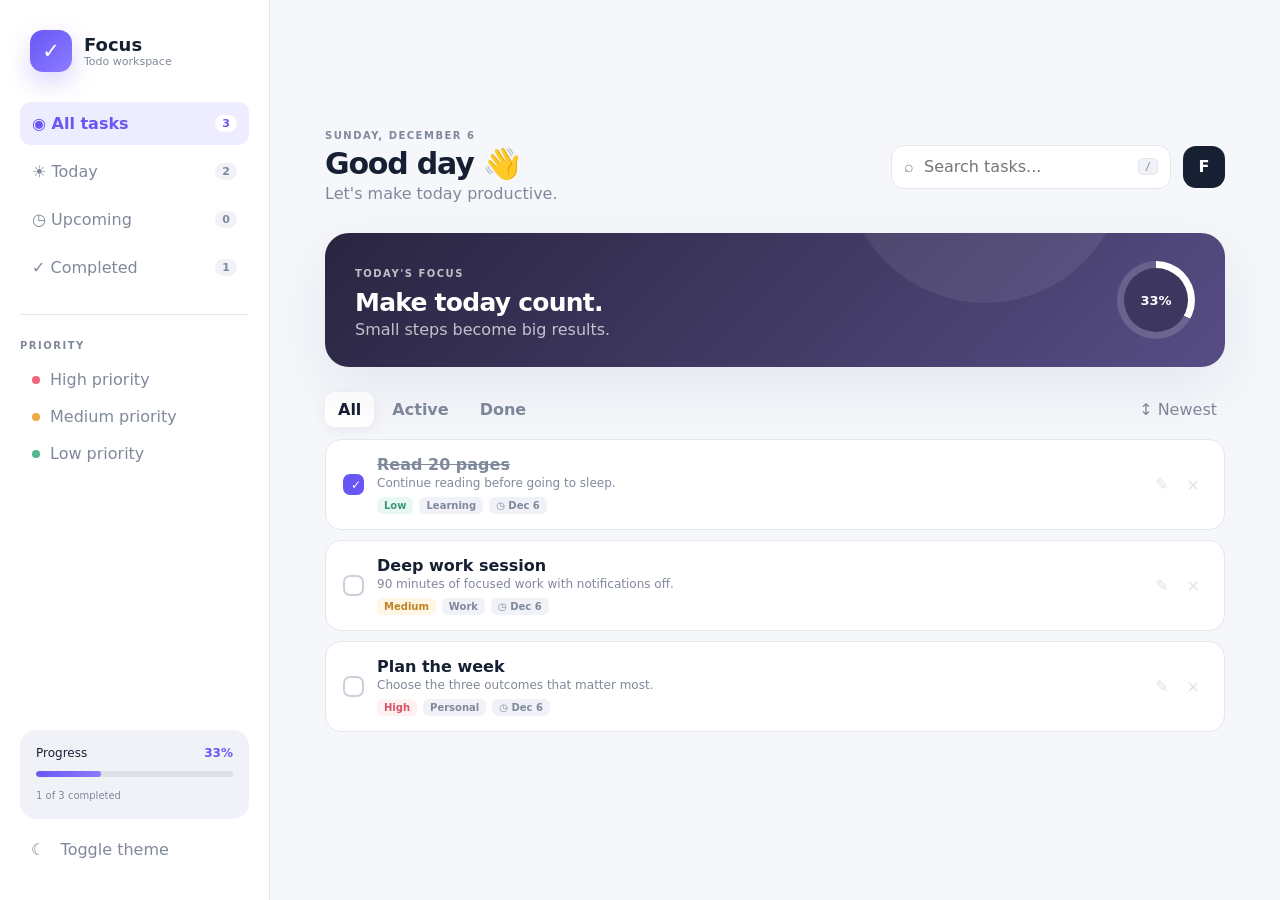
==== www/index.html @ c83faf01 "a working http server serving www/" ====
<!DOCTYPE html>
<html lang="en">
<head>
    <meta charset="UTF-8">
    <meta name="viewport" content="width=device-width, initial-scale=1.0">
    <title>Focus — Todo App</title>
    
    <link rel="icon" type="image/png" href="/favicon.jpg">
    <link rel="stylesheet" href="styles.css">

    <!-- External images, useful for testing your HTTP server -->
    <link rel="preconnect" href="https://images.unsplash.com">
</head>

<body>

    <div class="app">

        <aside class="sidebar">

            <div class="logo">
                <div class="logo-icon">✓</div>
                <div>
                    <h2>Focus</h2>
                    <span>Todo workspace</span>
                </div>
            </div>

            <nav>
                <button class="nav-item active" data-filter="all">
                    <span>◉ All tasks</span>
                    <strong id="allCount">0</strong>
                </button>

                <button class="nav-item" data-filter="today">
                    <span>☀ Today</span>
                    <strong id="todayCount">0</strong>
                </button>

                <button class="nav-item" data-filter="upcoming">
                    <span>◷ Upcoming</span>
                    <strong id="upcomingCount">0</strong>
                </button>

                <button class="nav-item" data-filter="completed">
                    <span>✓ Completed</span>
                    <strong id="completedCount">0</strong>
                </button>
            </nav>

            <div class="sidebar-divider"></div>

            <div class="sidebar-title">PRIORITY</div>

            <button class="priority-filter" data-priority="high">
                <span class="priority-dot high"></span>
                High priority
            </button>

            <button class="priority-filter" data-priority="medium">
                <span class="priority-dot medium"></span>
                Medium priority
            </button>

            <button class="priority-filter" data-priority="low">
                <span class="priority-dot low"></span>
                Low priority
            </button>

            <div class="sidebar-bottom">

                <div class="progress-card">
                    <div class="progress-header">
                        <span>Progress</span>
                        <strong id="progressPercent">0%</strong>
                    </div>

                    <div class="progress">
                        <div id="progressBar"></div>
                    </div>

                    <small id="progressText">
                        0 of 0 completed
                    </small>
                </div>

                <button id="themeButton" class="theme-button">
                    ☾ &nbsp; Toggle theme
                </button>

            </div>

        </aside>


        <main class="main">

            <header class="header">

                <div>
                    <p class="date" id="date"></p>
                    <h1>Good day 👋</h1>
                    <p class="subtitle">
                        Let's make today productive.
                    </p>
                </div>

                <div class="header-actions">

                    <div class="search-box">
                        <span>⌕</span>
                        <input
                            id="search"
                            type="search"
                            placeholder="Search tasks..."
                        >
                        <kbd>/</kbd>
                    </div>

                    <button class="profile">
                        F
                    </button>

                </div>

            </header>


            <section class="hero">

                <div class="hero-content">

                    <span class="hero-label">
                        TODAY'S FOCUS
                    </span>

                    <h2 id="heroTitle">
                        Make today count.
                    </h2>

                    <p id="heroDescription">
                        Small steps become big results.
                    </p>

                </div>

                <div class="completion-ring" id="completionRing">
                    <span id="completionPercent">0%</span>
                </div>

            </section>


            <div class="toolbar">

                <div class="tabs">

                    <button class="tab active" data-view="all">
                        All
                    </button>

                    <button class="tab" data-view="active">
                        Active
                    </button>

                    <button class="tab" data-view="completed">
                        Done
                    </button>

                </div>

                <button id="sortButton" class="sort">
                    ↕ <span id="sortText">Newest</span>
                </button>

            </div>


            <section id="taskList" class="task-list"></section>


            <section id="emptyState" class="empty hidden">

                <div class="empty-icon">
                    ✦
                </div>

                <h2>No tasks found</h2>

                <p>
                    Create a task and start making progress.
                </p>

                <button id="emptyAdd" class="primary-button">
                    + Add task
                </button>

            </section>

        </main>

    </div>


    <button id="addButton" class="floating-button">
        +
    </button>


    <dialog id="taskDialog">

        <form id="taskForm" class="modal">

            <div class="modal-header">

                <div>
                    <span class="modal-label">TASK</span>
                    <h2 id="modalTitle">
                        Create task
                    </h2>
                </div>

                <button
                    type="button"
                    id="closeModal"
                    class="close-button"
                >
                    ×
                </button>

            </div>

            <input type="hidden" id="taskId">

            <label>
                Task name

                <input
                    id="taskTitle"
                    type="text"
                    maxlength="120"
                    placeholder="What needs to be done?"
                    required
                >
            </label>

            <label>
                Description

                <textarea
                    id="taskDescription"
                    maxlength="500"
                    placeholder="Add some details..."
                ></textarea>
            </label>

            <div class="form-row">

                <label>
                    Priority

                    <select id="taskPriority">

                        <option value="high">
                            High
                        </option>

                        <option value="medium" selected>
                            Medium
                        </option>

                        <option value="low">
                            Low
                        </option>

                    </select>
                </label>

                <label>
                    Due date

                    <input
                        id="taskDue"
                        type="date"
                    >
                </label>

            </div>

            <label>
                Category

                <input
                    id="taskCategory"
                    type="text"
                    maxlength="30"
                    placeholder="Work, Personal, Study..."
                >
            </label>

            <div class="modal-actions">

                <button
                    type="button"
                    id="cancelModal"
                    class="secondary-button"
                >
                    Cancel
                </button>

                <button
                    type="submit"
                    class="primary-button"
                >
                    Save task
                </button>

            </div>

        </form>

    </dialog>


    <div id="toast" class="toast"></div>


    <script src="script.js"></script>

</body>
</html>
---- www/styles.css ----
:root {
    --background: #f5f7fb;
    --surface: #ffffff;
    --surface-soft: #f0f2f7;
    --text: #172033;
    --muted: #80899b;
    --border: #e4e7ee;

    --primary: #6957f5;
    --primary-light: #8c7cff;

    --high: #ef6679;
    --medium: #efa943;
    --low: #52b68e;

    --shadow: 0 20px 60px rgba(30, 40, 70, 0.08);
}

* {
    box-sizing: border-box;
}

body {
    margin: 0;
    min-height: 100vh;

    background: var(--background);
    color: var(--text);

    font-family:
        Inter,
        ui-sans-serif,
        system-ui,
        -apple-system,
        BlinkMacSystemFont,
        "Segoe UI",
        sans-serif;

    transition:
        background 0.3s,
        color 0.3s;
}

button,
input,
textarea,
select {
    font: inherit;
}

button {
    cursor: pointer;
}

.app {
    min-height: 100vh;

    display: grid;
    grid-template-columns: 270px 1fr;
}


/* SIDEBAR */

.sidebar {
    min-height: 100vh;

    padding: 30px 20px;

    background: var(--surface);
    border-right: 1px solid var(--border);

    display: flex;
    flex-direction: column;
}

.logo {
    display: flex;
    align-items: center;

    gap: 12px;

    padding: 0 10px 30px;
}

.logo-icon {
    width: 42px;
    height: 42px;

    display: grid;
    place-items: center;

    border-radius: 13px;

    color: white;
    font-size: 21px;
    font-weight: 900;

    background:
        linear-gradient(
            135deg,
            var(--primary),
            var(--primary-light)
        );

    box-shadow:
        0 10px 25px rgba(105, 87, 245, 0.25);
}

.logo h2 {
    margin: 0;

    font-size: 18px;
}

.logo span {
    display: block;

    color: var(--muted);

    font-size: 11px;
}


nav {
    display: grid;

    gap: 5px;
}

.nav-item {
    width: 100%;

    padding: 12px;

    border: 0;
    border-radius: 11px;

    display: flex;
    align-items: center;
    justify-content: space-between;

    background: transparent;

    color: var(--muted);

    text-align: left;
}

.nav-item:hover {
    background: var(--surface-soft);
    color: var(--text);
}

.nav-item.active {
    background: #eeecff;

    color: var(--primary);

    font-weight: 700;
}

.nav-item strong {
    font-size: 11px;

    padding: 2px 7px;

    border-radius: 20px;

    background: var(--surface-soft);

    color: var(--muted);
}

.nav-item.active strong {
    background: white;
    color: var(--primary);
}


.sidebar-divider {
    height: 1px;

    background: var(--border);

    margin: 25px 0;
}

.sidebar-title {
    margin-bottom: 10px;

    color: var(--muted);

    font-size: 10px;
    font-weight: 800;

    letter-spacing: 0.15em;
}

.priority-filter {
    width: 100%;

    padding: 9px 12px;

    display: flex;
    align-items: center;

    gap: 10px;

    border: 0;
    border-radius: 9px;

    background: transparent;

    color: var(--muted);

    text-align: left;
}

.priority-filter:hover {
    background: var(--surface-soft);
    color: var(--text);
}

.priority-dot {
    width: 8px;
    height: 8px;

    border-radius: 50%;
}

.priority-dot.high {
    background: var(--high);
}

.priority-dot.medium {
    background: var(--medium);
}

.priority-dot.low {
    background: var(--low);
}


.sidebar-bottom {
    margin-top: auto;
}

.progress-card {
    padding: 16px;

    border-radius: 16px;

    background: var(--surface-soft);
}

.progress-header {
    display: flex;
    justify-content: space-between;

    font-size: 12px;
}

.progress-header strong {
    color: var(--primary);
}

.progress {
    height: 6px;

    margin: 11px 0 7px;

    overflow: hidden;

    border-radius: 10px;

    background: #dce0e9;
}

.progress div {
    width: 0;
    height: 100%;

    border-radius: inherit;

    background:
        linear-gradient(
            90deg,
            var(--primary),
            var(--primary-light)
        );

    transition: width 0.4s ease;
}

.progress-card small {
    color: var(--muted);

    font-size: 10px;
}

.theme-button {
    width: 100%;

    margin-top: 10px;

    padding: 11px;

    border: 0;
    border-radius: 10px;

    background: transparent;

    color: var(--muted);

    text-align: left;
}

.theme-button:hover {
    background: var(--surface-soft);

    color: var(--text);
}


/* MAIN */

.main {
    width: min(1100px, 100%);

    margin: auto;

    padding: 42px 55px 80px;
}

.header {
    display: flex;

    align-items: center;
    justify-content: space-between;

    gap: 20px;
}

.date {
    margin: 0;

    color: var(--muted);

    font-size: 10px;
    font-weight: 800;

    letter-spacing: 0.15em;
}

.header h1 {
    margin: 5px 0 0;

    font-size: 30px;

    letter-spacing: -0.04em;
}

.subtitle {
    margin: 3px 0 0;

    color: var(--muted);
}


.header-actions {
    display: flex;
    align-items: center;

    gap: 12px;
}

.search-box {
    width: 280px;
    height: 44px;

    display: flex;
    align-items: center;

    gap: 8px;

    padding: 0 12px;

    border: 1px solid var(--border);
    border-radius: 13px;

    background: var(--surface);

    color: var(--muted);
}

.search-box input {
    width: 100%;

    border: 0;
    outline: 0;

    background: transparent;

    color: var(--text);
}

.search-box kbd {
    padding: 2px 6px;

    border: 1px solid var(--border);
    border-radius: 5px;

    background: var(--surface-soft);

    font-size: 10px;
}

.profile {
    width: 42px;
    height: 42px;

    border: 0;
    border-radius: 13px;

    background: var(--text);

    color: white;

    font-weight: 800;
}


/* HERO */

.hero {
    position: relative;

    margin: 30px 0 25px;

    padding: 28px 30px;

    overflow: hidden;

    border-radius: 24px;

    display: flex;
    align-items: center;
    justify-content: space-between;

    color: white;

    background:
        linear-gradient(
            135deg,
            #292540,
            #574d85
        );

    box-shadow: var(--shadow);
}

.hero::after {
    content: "";

    position: absolute;

    width: 280px;
    height: 280px;

    right: 100px;
    top: -210px;

    border-radius: 50%;

    background: rgba(255,255,255,0.07);
}

.hero-label {
    font-size: 10px;
    font-weight: 800;

    letter-spacing: 0.15em;

    opacity: 0.7;
}

.hero h2 {
    margin: 7px 0 3px;

    font-size: 25px;

    letter-spacing: -0.03em;
}

.hero p {
    margin: 0;

    opacity: 0.7;
}


.completion-ring {
    --progress: 0deg;

    width: 78px;
    height: 78px;

    position: relative;
    z-index: 1;

    display: grid;
    place-items: center;

    border-radius: 50%;

    background:
        conic-gradient(
            white var(--progress),
            rgba(255,255,255,0.15) 0
        );
}

.completion-ring::after {
    content: "";

    position: absolute;

    inset: 7px;

    border-radius: 50%;

    background: #3d365f;
}

.completion-ring span {
    position: relative;
    z-index: 2;

    font-size: 13px;
    font-weight: 800;
}


/* TOOLBAR */

.toolbar {
    margin: 20px 0 12px;

    display: flex;
    align-items: center;
    justify-content: space-between;
}

.tabs {
    display: flex;

    gap: 5px;
}

.tab {
    padding: 8px 13px;

    border: 0;
    border-radius: 9px;

    background: transparent;

    color: var(--muted);

    font-weight: 700;
}

.tab.active {
    background: var(--surface);

    color: var(--text);

    box-shadow: 0 4px 16px rgba(30,40,70,0.06);
}

.sort {
    padding: 8px;

    border: 0;

    background: transparent;

    color: var(--muted);
}


/* TASKS */

.task-list {
    display: grid;

    gap: 10px;
}

.task {
    display: grid;

    grid-template-columns: auto 1fr auto;

    align-items: center;

    gap: 13px;

    padding: 15px 17px;

    border: 1px solid var(--border);
    border-radius: 16px;

    background: var(--surface);

    transition:
        transform 0.2s,
        box-shadow 0.2s;
}

.task:hover {
    transform: translateY(-1px);

    box-shadow:
        0 10px 30px rgba(30,40,70,0.06);
}

.task.done .task-title {
    color: var(--muted);

    text-decoration: line-through;
}

.check {
    width: 21px;
    height: 21px;

    display: grid;
    place-items: center;

    border: 2px solid #cbd1dc;
    border-radius: 7px;

    background: transparent;
}

.task.done .check {
    border-color: var(--primary);

    background: var(--primary);
}

.task.done .check::after {
    content: "✓";

    color: white;

    font-size: 12px;
    font-weight: 900;
}

.task-title {
    font-weight: 750;
}

.task-description {
    max-width: 700px;

    margin-top: 2px;

    overflow: hidden;

    color: var(--muted);

    font-size: 12px;

    white-space: nowrap;
    text-overflow: ellipsis;
}

.meta {
    margin-top: 7px;

    display: flex;
    flex-wrap: wrap;

    gap: 6px;
}

.badge {
    padding: 3px 7px;

    border-radius: 6px;

    background: var(--surface-soft);

    color: var(--muted);

    font-size: 10px;
    font-weight: 800;
}

.badge.high {
    color: #d85265;
    background: #fff0f2;
}

.badge.medium {
    color: #bd8425;
    background: #fff6e5;
}

.badge.low {
    color: #3b9877;
    background: #eaf8f3;
}

.task-actions {
    display: flex;

    gap: 4px;

    opacity: 0.25;
}

.task:hover .task-actions {
    opacity: 1;
}

.icon-button {
    padding: 7px;

    border: 0;
    border-radius: 8px;

    background: transparent;

    color: var(--muted);
}

.icon-button:hover {
    background: var(--surface-soft);

    color: var(--text);
}


/* EMPTY */

.empty {
    padding: 70px 20px;

    text-align: center;
}

.empty-icon {
    width: 58px;
    height: 58px;

    margin: auto;

    display: grid;
    place-items: center;

    border-radius: 18px;

    background: var(--surface);

    color: var(--primary);

    font-size: 25px;

    box-shadow: var(--shadow);
}

.empty h2 {
    margin: 15px 0 3px;
}

.empty p {
    margin: 0 0 18px;

    color: var(--muted);
}

.hidden {
    display: none !important;
}


/* BUTTONS */

.primary-button {
    padding: 11px 17px;

    border: 0;
    border-radius: 11px;

    color: white;

    background:
        linear-gradient(
            135deg,
            var(--primary),
            var(--primary-light)
        );

    font-weight: 800;

    box-shadow:
        0 8px 20px rgba(105,87,245,0.2);
}

.secondary-button {
    padding: 11px 17px;

    border: 0;
    border-radius: 11px;

    background: var(--surface-soft);

    color: var(--text);

    font-weight: 700;
}


/* FAB */

.floating-button {
    display: none;

    position: fixed;

    right: 20px;
    bottom: 20px;

    width: 56px;
    height: 56px;

    border: 0;
    border-radius: 18px;

    background: var(--primary);

    color: white;

    font-size: 27px;

    box-shadow:
        0 15px 30px rgba(105,87,245,0.3);

    z-index: 10;
}


/* MODAL */

dialog {
    width: min(520px, calc(100% - 30px));

    padding: 0;

    border: 0;

    border-radius: 22px;

    background: var(--surface);

    color: var(--text);

    box-shadow:
        0 30px 100px rgba(0,0,0,0.25);
}

dialog::backdrop {
    background: rgba(15,20,35,0.55);

    backdrop-filter: blur(4px);
}

.modal {
    padding: 25px;
}

.modal-header {
    display: flex;
    justify-content: space-between;
}

.modal-label {
    color: var(--muted);

    font-size: 10px;
    font-weight: 800;

    letter-spacing: 0.15em;
}

.modal h2 {
    margin: 3px 0 20px;
}

.close-button {
    width: 34px;
    height: 34px;

    border: 0;
    border-radius: 10px;

    background: var(--surface-soft);

    color: var(--muted);

    font-size: 22px;
}

.modal label {
    display: grid;

    gap: 6px;

    margin: 13px 0;

    font-size: 12px;
    font-weight: 800;
}

.modal input,
.modal textarea,
.modal select {
    width: 100%;

    padding: 11px 12px;

    outline: none;

    border: 1px solid var(--border);
    border-radius: 10px;

    background: var(--surface-soft);

    color: var(--text);
}

.modal textarea {
    min-height: 90px;

    resize: vertical;
}

.modal input:focus,
.modal textarea:focus,
.modal select:focus {
    border-color: var(--primary);
}

.form-row {
    display: grid;

    grid-template-columns: 1fr 1fr;

    gap: 14px;
}

.modal-actions {
    display: flex;

    justify-content: flex-end;

    gap: 8px;

    margin-top: 20px;
}


/* TOAST */

.toast {
    position: fixed;

    left: 50%;
    bottom: 25px;

    transform:
        translate(-50%, 20px);

    padding: 11px 16px;

    border-radius: 10px;

    background: #1b2231;

    color: white;

    opacity: 0;

    pointer-events: none;

    transition: 0.25s;

    z-index: 100;
}

.toast.show {
    opacity: 1;

    transform:
        translate(-50%, 0);
}


/* DARK MODE */

body.dark {
    --background: #101522;
    --surface: #191e2d;
    --surface-soft: #22283a;

    --text: #f1f3f8;
    --muted: #929aaa;

    --border: #2c3345;
}

body.dark .nav-item.active {
    background: #292449;
}

body.dark .nav-item.active strong {
    background: var(--surface);
}

body.dark .badge.high {
    background: #392027;
}

body.dark .badge.medium {
    background: #3b3020;
}

body.dark .badge.low {
    background: #19352d;
}


/* RESPONSIVE */

@media (max-width: 850px) {

    .app {
        display: block;
    }

    .sidebar {
        min-height: auto;

        padding: 15px;

        border-right: 0;
        border-bottom: 1px solid var(--border);
    }

    .logo {
        padding-bottom: 15px;
    }

    nav {
        display: flex;

        overflow-x: auto;
    }

    .nav-item {
        min-width: max-content;
    }

    .sidebar-divider,
    .sidebar-title,
    .priority-filter,
    .sidebar-bottom {
        display: none;
    }

    .main {
        padding: 28px 20px 90px;
    }

    .floating-button {
        display: grid;
        place-items: center;
    }
}


@media (max-width: 600px) {

    .header {
        align-items: flex-start;
    }

    .header h1 {
        font-size: 25px;
    }

    .search-box {
        width: 42px;
        padding: 0 12px;
    }

    .search-box input,
    .search-box kbd {
        display: none;
    }

    .hero {
        padding: 22px;
    }

    .hero h2 {
        font-size: 20px;
    }

    .completion-ring {
        width: 65px;
        height: 65px;
    }

    .task {
        grid-template-columns: auto 1fr;
    }

    .task-actions {
        grid-column: 2;

        justify-content: flex-end;

        opacity: 1;
    }

    .task-description {
        max-width: 65vw;
    }

    .form-row {
        grid-template-columns: 1fr;
    }
}
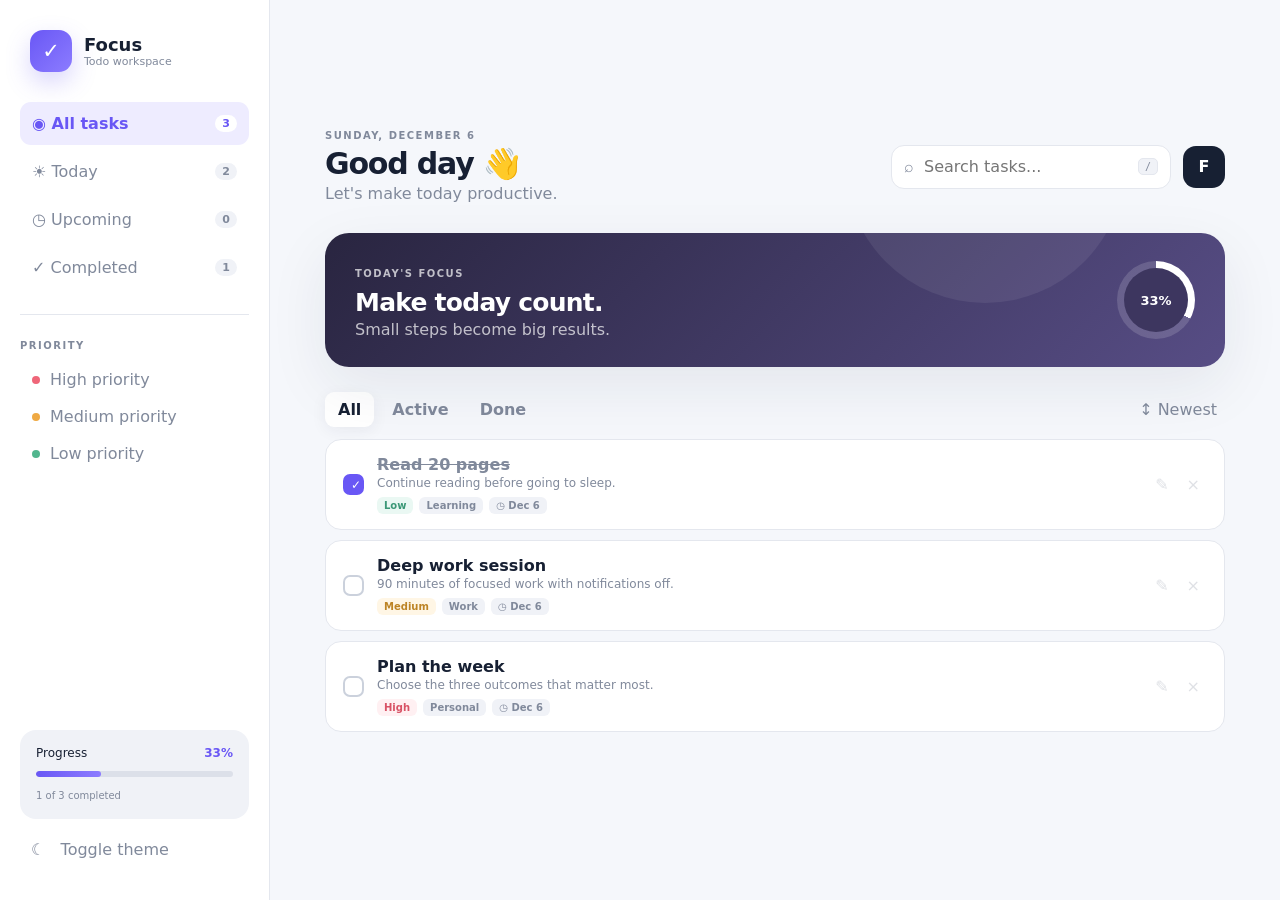
==== commit 4b5ce2cb: "supporting basic concurrency:Process" ====
--- a/www/index.html
+++ b/www/index.html
@@ -13,7 +13,6 @@
 </head>
 
 <body>
-
     <div class="app">
 
         <aside class="sidebar">
@@ -325,7 +324,7 @@
     <div id="toast" class="toast"></div>
 
 
-    <script src="script.js"></script>
+    <script src="script.js" defer></script>
 
 </body>
-</html>+</html>
